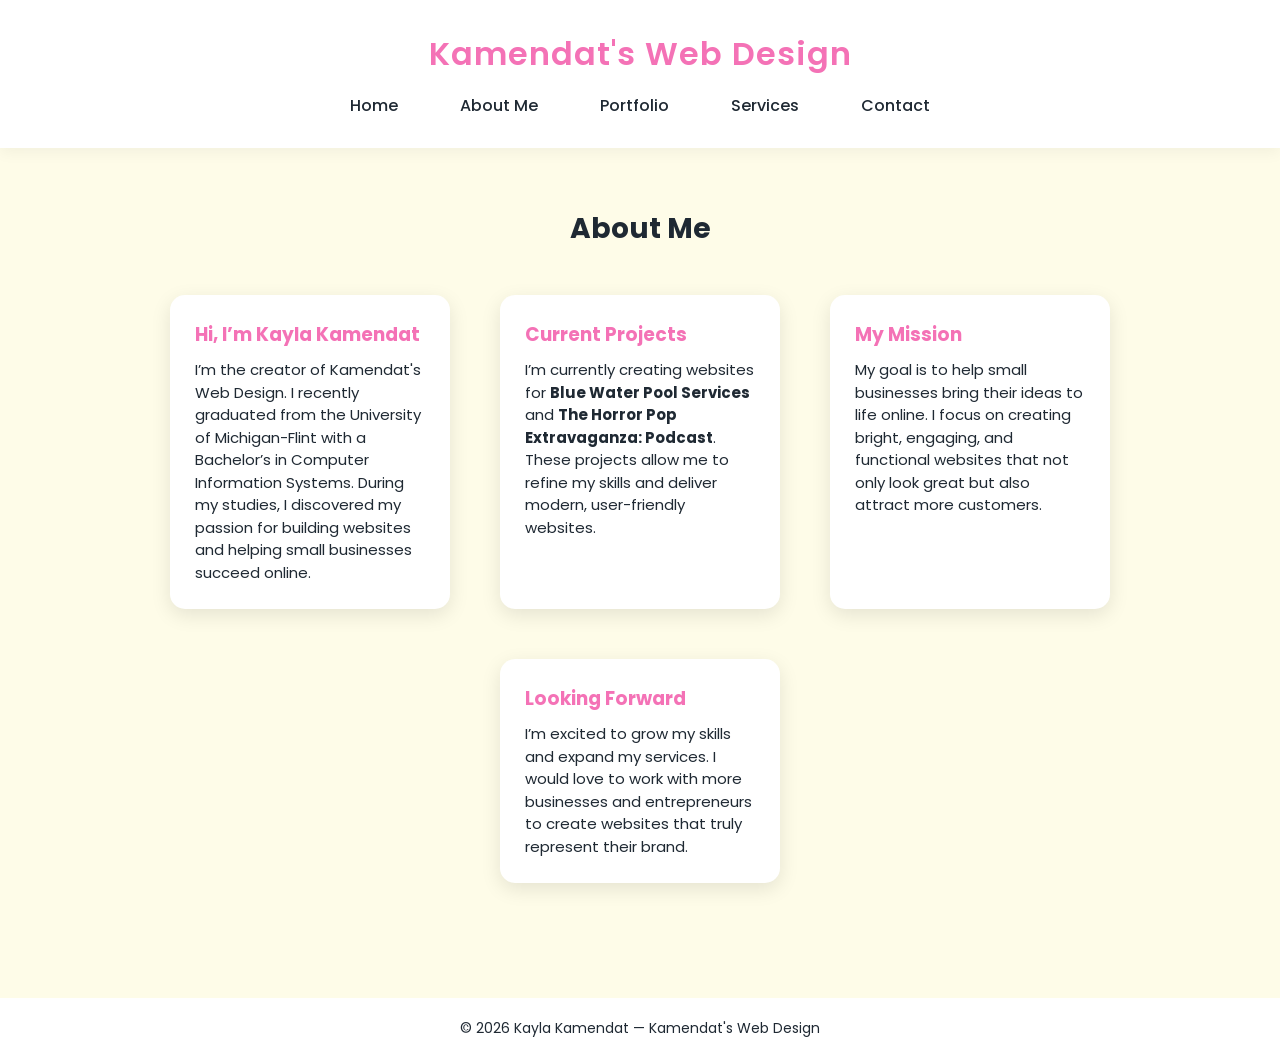
==== About Me.html @ 2786c47a "Add files via upload" ====
<!DOCTYPE html>
<html lang="en">
<head>
    <meta charset="UTF-8">
    <title>About Me - Kamendat's Web Design</title>
    <link href="https://fonts.googleapis.com/css2?family=Poppins:wght@400;600&display=swap" rel="stylesheet">
    <link rel="stylesheet" href="style.css">
</head>
<body>

<header>
    <h1><span>Kamendat's</span> Web Design</h1>
    <nav>
        <a href="index.html">Home</a>
        <a href="About Me.html">About Me</a>
        <a href="portfolio.html">Portfolio</a>
        <a href="service.html">Services</a>
        <a href="contact.html">Contact</a>
    </nav>
</header>

<section class="about">
    <h2>About Me</h2>

    <div class="about-cards">

        <div class="card">
            <h3>Hi, I’m Kayla Kamendat</h3>
            <p>
                I’m the creator of <span>Kamendat's Web Design</span>. I recently graduated from 
                the University of Michigan-Flint with a Bachelor’s in Computer Information Systems. 
                During my studies, I discovered my passion for building websites and helping small businesses succeed online.
            </p>
        </div>

        <div class="card">
            <h3>Current Projects</h3>
            <p>
                I’m currently creating websites for <strong>Blue Water Pool Services</strong> and 
                <strong>The Horror Pop Extravaganza: Podcast</strong>. These projects allow me to refine my skills 
                and deliver modern, user-friendly websites.
            </p>
        </div>

        <div class="card">
            <h3>My Mission</h3>
            <p>
                My goal is to help small businesses bring their ideas to life online. I focus on creating bright, engaging, 
                and functional websites that not only look great but also attract more customers.
            </p>
        </div>

        <div class="card">
            <h3>Looking Forward</h3>
            <p>
                I’m excited to grow my skills and expand my services. I would love to work with more businesses and entrepreneurs 
                to create websites that truly represent their brand.
            </p>
        </div>

    </div>
</section>

<footer>
    <p>© 2026 Kayla Kamendat — Kamendat's Web Design</p>
</footer>

</body>
</html>
---- style.css ----
/* ------------------ RESET ------------------ */
* {
    margin: 0;
    padding: 0;
    box-sizing: border-box;
}

/* ------------------ BODY ------------------ */
body {
    font-family: 'Poppins', sans-serif;
    background: #fefce8;
    color: #1f2933;
}

/* ------------------ HEADER ------------------ */
header {
    text-align: center;
    padding: 30px 20px;
    background: white;
    box-shadow: 0 4px 15px rgba(0,0,0,0.05);
}

header h1 {
    font-size: 32px;
    font-weight: 600;
    letter-spacing: 1px;
    color: #f472b6; /* make full site name pink */
}

/* ------------------ NAVIGATION ------------------ */
nav {
    margin-top: 15px;
}

nav a {
    margin: 0 15px;
    text-decoration: none;
    color: #1f2933;
    font-weight: 500;
    padding: 8px 14px;
    border-radius: 8px;
    transition: all 0.2s ease;
}

nav a:hover {
    background: #f472b6;
    color: white;
}

/* ------------------ HERO ------------------ */
.hero {
    text-align: center;
    padding: 100px 20px;
    background: linear-gradient(135deg, #38bdf8, #f472b6);
    color: white;
}

.hero h2 {
    font-size: 36px;
    margin-bottom: 15px;
}

.hero p {
    max-width: 600px;
    margin: 0 auto 25px;
    font-size: 18px;
}

.hero button {
    padding: 12px 24px;
    border: none;
    background: #facc15;
    color: #1f2933;
    font-weight: bold;
    border-radius: 8px;
    cursor: pointer;
    transition: all 0.2s ease;
}

.hero button:hover {
    transform: scale(1.05);
    background: #fde047;
}

/* ------------------ SECTIONS ------------------ */
section {
    padding: 60px 20px;
    text-align: center;
}

h2 {
    margin-bottom: 20px;
    font-size: 28px;
}

/* ------------------ CARDS (GENERAL) ------------------ */
.card {
    display: inline-block;
    background: white;
    padding: 25px;
    margin: 15px;
    border-radius: 15px;
    box-shadow: 0 6px 20px rgba(0,0,0,0.1);
    transition: all 0.2s ease;
    width: 220px;
}

.card:hover {
    transform: translateY(-5px);
}

/* ------------------ ABOUT ME CARDS ------------------ */
.about-cards {
    display: flex;
    flex-wrap: wrap;
    justify-content: center;
    gap: 20px;
    margin-top: 30px;
}

.about-cards .card {
    background: white;
    padding: 25px;
    border-radius: 15px;
    box-shadow: 0 6px 20px rgba(0,0,0,0.1);
    width: 280px;
    transition: transform 0.2s ease;
    text-align: left;
}

.about-cards .card h3 {
    margin-bottom: 10px;
    color: #f472b6;
}

.about-cards .card p {
    color: #1f2933;
    line-height: 1.5;
    font-size: 15px;
}

.about-cards .card:hover {
    transform: translateY(-5px);
}

/* ------------------ SERVICE CARDS ------------------ */
.service-cards {
    display: flex;
    flex-wrap: wrap;
    justify-content: center;
    gap: 20px;
    margin-top: 30px;
}

.service-cards .card {
    background: white;
    padding: 25px;
    border-radius: 15px;
    box-shadow: 0 6px 20px rgba(0,0,0,0.1);
    width: 280px;
    transition: transform 0.2s ease;
    text-align: left;
}

.service-cards .card h3 {
    margin-bottom: 10px;
    color: #38bdf8;
}

.service-cards .card p {
    color: #1f2933;
    line-height: 1.5;
    font-size: 15px;
}

.service-cards .card:hover {
    transform: translateY(-5px);
}

/* ------------------ CONTACT SECTION ------------------ */
.contact {
    text-align: center;
    padding: 60px 20px;
}

.contact p {
    font-size: 16px;
    margin-bottom: 15px;
    color: #1f2933;
}

/* ------------------ CONTACT CARD ------------------ */
.contact-card {
    display: inline-block;
    background: white;
    padding: 25px 30px;
    border-radius: 15px;
    box-shadow: 0 6px 20px rgba(0,0,0,0.1);
    max-width: 320px;
    margin: 0 auto;
    text-align: center;
    transition: transform 0.2s ease, box-shadow 0.2s ease;
}

.contact-card h3 {
    margin-bottom: 10px;
    font-size: 24px;
    color: #f472b6;
}

.contact-card p {
    margin: 8px 0;
    font-size: 16px;
    color: #1f2933;
}

.contact-card a {
    color: #38bdf8;
    text-decoration: none; /* remove underline */
    transition: color 0.2s ease;
}

.contact-card a:hover {
    color: #0ea5e9;
}

.contact-card:hover {
    transform: translateY(-5px);
    box-shadow: 0 12px 25px rgba(0,0,0,0.15);
}

/* ------------------ PRICING ------------------ */
.pricing {
    text-align: center;
    padding: 60px 20px;
}

.pricing-cards {
    display: flex;
    flex-wrap: wrap;
    justify-content: center;
    gap: 20px;
    margin-top: 30px;
}

.pricing-cards .card {
    background: white;
    padding: 25px;
    border-radius: 15px;
    box-shadow: 0 6px 20px rgba(0,0,0,0.1);
    width: 280px;
    transition: transform 0.2s ease;
}

.pricing-cards .card h3 {
    margin-bottom: 10px;
    color: #f472b6;
}

.pricing-cards .card p {
    color: #1f2933;
    line-height: 1.5;
    font-size: 15px;
}

.pricing-cards .card:hover {
    transform: translateY(-5px);
}

/* ------------------ PORTFOLIO ------------------ */
.portfolio {
    text-align: center;
    padding: 60px 20px;
}

.portfolio p {
    margin-top: 10px;
    color: #1f2933;
}

.portfolio-cards {
    display: flex;
    flex-wrap: wrap;
    justify-content: center;
    gap: 25px;
    margin-top: 30px;
}

.portfolio-cards .card {
    background: white;
    padding: 15px;
    border-radius: 15px;
    box-shadow: 0 6px 20px rgba(0,0,0,0.1);
    width: 280px;
    transition: transform 0.2s ease;
    text-align: left;
}

.portfolio-cards .card img {
    width: 100%;
    border-radius: 12px;
    margin-bottom: 10px;
    transition: transform 0.3s ease;
}

.portfolio-cards .card h3 {
    margin-bottom: 8px;
    color: #f472b6;
}

.portfolio-cards .card p {
    font-size: 14px;
    line-height: 1.4;
    color: #1f2933;
}

.portfolio-cards .card a {
    text-decoration: none; /* remove underlines */
    color: inherit; /* keep same color */
}

.portfolio-cards .card:hover {
    transform: translateY(-5px);
    box-shadow: 0 12px 25px rgba(0,0,0,0.15);
}

.portfolio-cards .card:hover img {
    transform: scale(1.05);
}

.tag {
    display: inline-block;
    margin-top: 10px;
    padding: 5px 10px;
    background: #38bdf8;
    color: white;
    border-radius: 20px;
    font-size: 12px;
}

/* ------------------ FOOTER ------------------ */
footer {
    text-align: center;
    padding: 20px;
    background: white;
    margin-top: 40px;
    font-size: 14px;
}

footer p {
    margin: 0;
    text-align: center;
}

/* ------------------ GLOBAL LINK STYLE ------------------ */
a {
    text-decoration: none; /* remove underlines globally */
}

a:hover {
    color: #38bdf8;
}
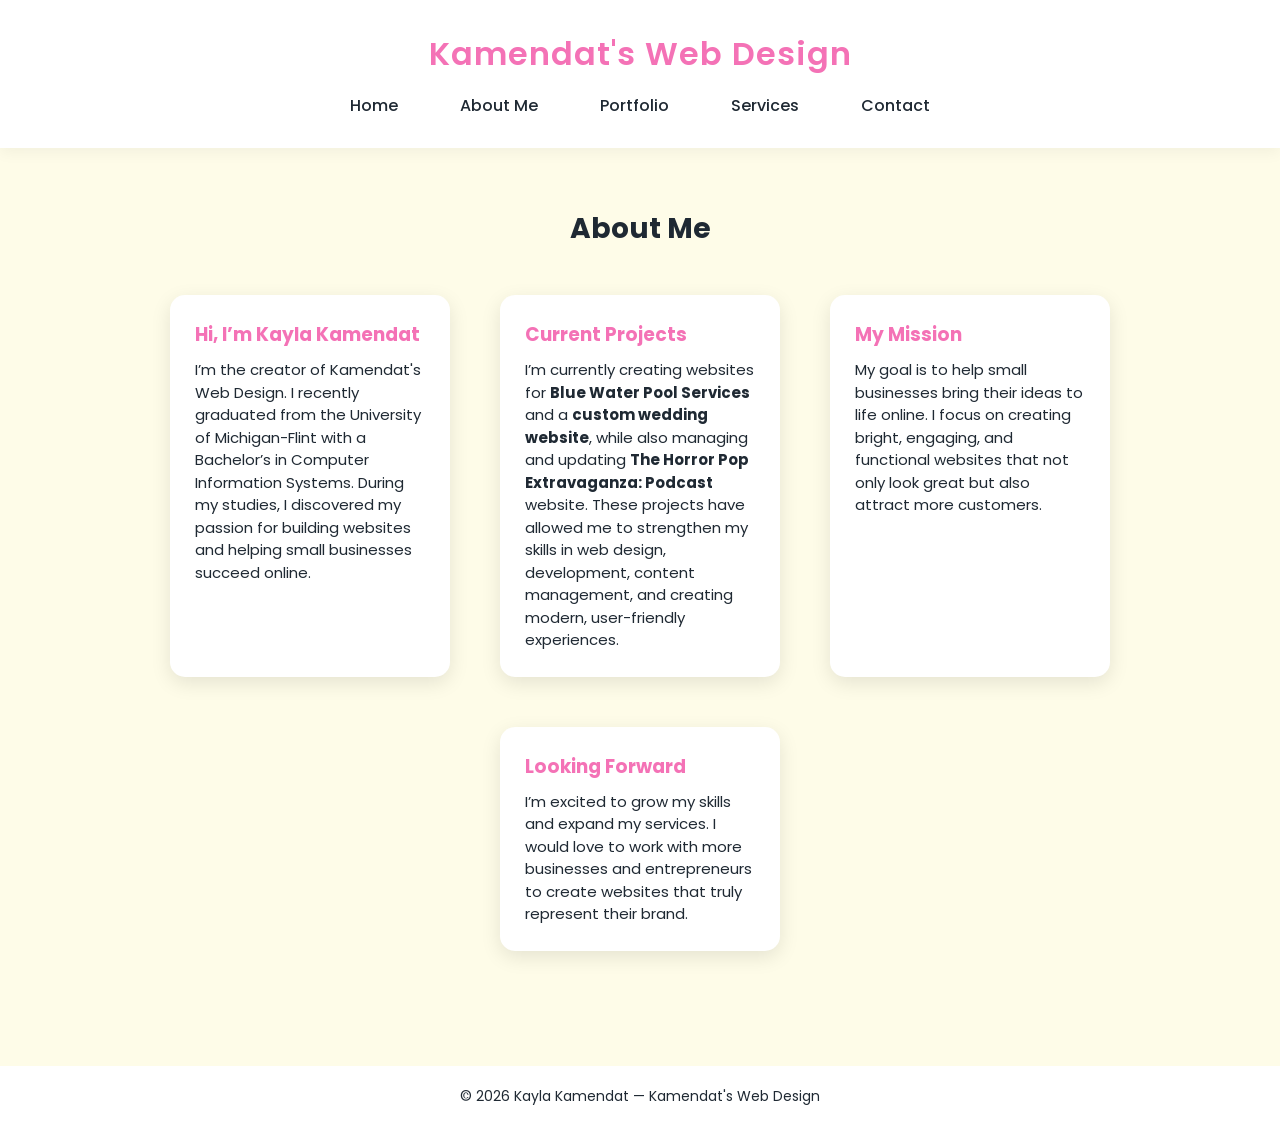
==== commit c9f55dfa: "Revise current projects description in About Me.html Updated project descriptions to include a custo" ====
--- a/About Me.html
+++ b/About Me.html
@@ -36,9 +36,10 @@
         <div class="card">
             <h3>Current Projects</h3>
             <p>
-                I’m currently creating websites for <strong>Blue Water Pool Services</strong> and 
-                <strong>The Horror Pop Extravaganza: Podcast</strong>. These projects allow me to refine my skills 
-                and deliver modern, user-friendly websites.
+                I’m currently creating websites for <strong>Blue Water Pool Services</strong> and a 
+                <strong>custom wedding website</strong>, while also managing and updating <strong>The Horror Pop Extravaganza: Podcast</strong> 
+                website. These projects have allowed me to strengthen my skills in web design, development, content management, 
+                and creating modern, user-friendly experiences.
             </p>
         </div>
 
@@ -66,4 +67,4 @@
 </footer>
 
 </body>
-</html>+</html>
